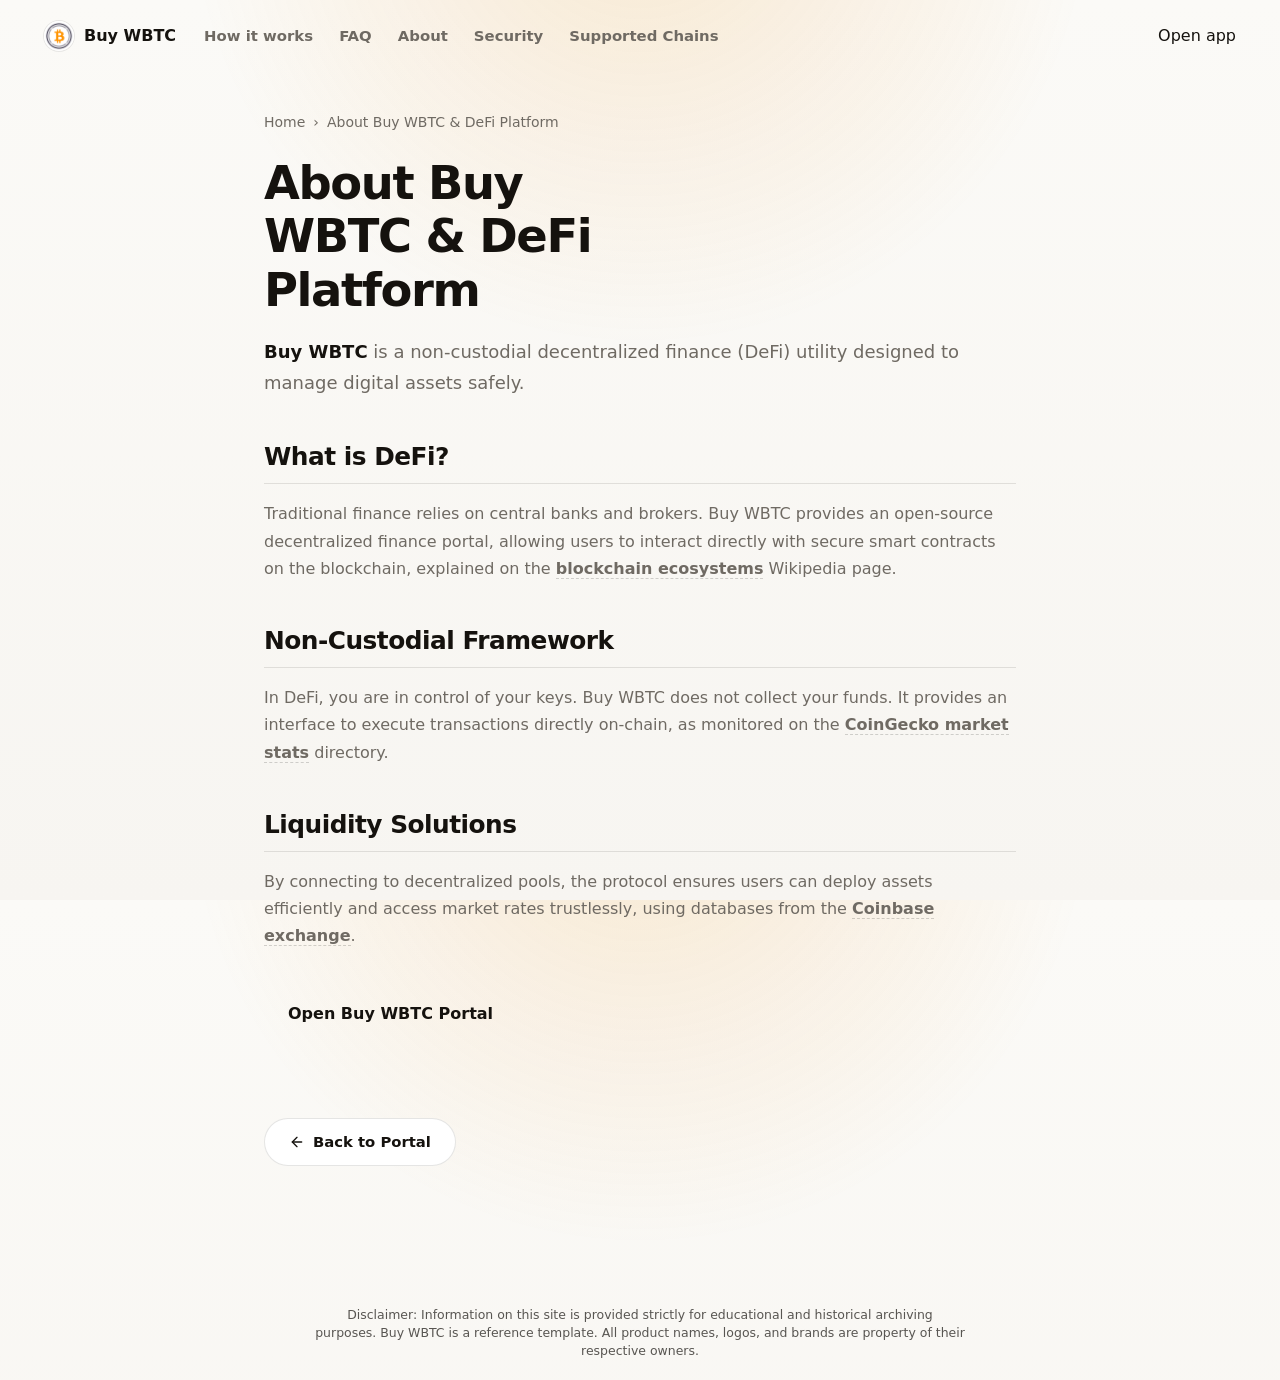
==== about/index.html @ f032b947 "Update" ====
<!doctype html>
<html lang="en">
<head>
  <meta charset="utf-8">
  <meta name="viewport" content="width=device-width, initial-scale=1, viewport-fit=cover">
  <title>About Buy WBTC & DeFi Platform</title>
  <meta name="description" content="<strong>Buy WBTC</strong> is a non-custodial decentralized finance (DeFi) utility designed to manage digital assets safely.">
  <link rel="canonical" href="https://buy-wbtc.github.io/about/">
  <meta name="robots" content="index,follow">
  <meta property="og:type" content="website">
  <meta property="og:title" content="About Buy WBTC & DeFi Platform">
  <meta property="og:description" content="<strong>Buy WBTC</strong> is a non-custodial decentralized finance (DeFi) utility designed to manage digital assets safely.">
  <meta property="og:url" content="https://buy-wbtc.github.io/about/">
  <meta property="og:image" content="https://buy-wbtc.github.io/og-cover.png">
  <meta name="twitter:card" content="summary">
  <meta name="twitter:title" content="About Buy WBTC & DeFi Platform">
  <meta name="twitter:description" content="<strong>Buy WBTC</strong> is a non-custodial decentralized finance (DeFi) utility designed to manage digital assets safely.">
  <link rel="icon" type="image/png" href="../favicon.png">
  <link rel="manifest" href="../site.webmanifest">
  <link rel="apple-touch-icon" href="../favicon.png">
  <style>


:root{
  --bg:#F7F5F1;
  --bg-soft:#FBFAF7;
  --surface:#FFFFFF;
  --surface-warm:#FBF7F0;
  --ink:#15120E;
  --muted:#6F6A63;
  --soft:#A49D93;
  --line:rgba(21,18,14,.11);
  --line-strong:rgba(21,18,14,.18);
  --accent:#E8890B;
  --accent-dark:#B96706;
  --accent-soft:rgba(232,137,11,.13);
  --shadow:0 30px 80px -42px rgba(41,31,16,.48),0 12px 32px -24px rgba(41,31,16,.32);
}

*{box-sizing:border-box}
html{height:100%;overflow:hidden}
body{
  min-height:100dvh;
  height:100%;
  margin:0;
  overflow:hidden;
  color:var(--ink);
  font-family:Inter,ui-sans-serif,system-ui,-apple-system,BlinkMacSystemFont,"Segoe UI",Roboto,Arial,sans-serif;
  line-height:1.5;
  background:
    radial-gradient(circle at 50% -12%, rgba(232,137,11,.16), transparent 38%),
    linear-gradient(180deg, var(--bg-soft), var(--bg));
  -webkit-font-smoothing:antialiased;
  text-rendering:optimizeLegibility;
}

a{color:inherit;text-decoration:none}
img{display:block;max-width:100%}
p,h1{margin:0}

.topbar{
  height:72px;
  display:flex;
  align-items:center;
  gap:18px;
  padding:18px clamp(18px,4vw,44px);
}

.brand{
  display:inline-flex;
  align-items:center;
  gap:10px;
  min-width:0;
  font-size:1rem;
  font-weight:800;
  letter-spacing:0;
}

.brand img{
  width:30px;
  height:30px;
  border-radius:50%;
  box-shadow:0 0 0 1px rgba(21,18,14,.08);
  flex:0 0 auto;
}

.nav{
  display:flex;
  align-items:center;
  gap:26px;
  margin-left:10px;
}

.nav a{
  color:var(--muted);
  font-size:.93rem;
  font-weight:600;
  transition:color .16s ease;
}

.nav a:hover{color:var(--ink)}

.spacer{flex:1}

.ghost{
  display:inline-flex;
  align-items:center;
  justify-content:center;
  min-height:40px;
  padding:0 18px;
  border:1px solid var(--line-strong);
  border-radius:999px;
  color:var(--ink);
  background:rgba(255,255,255,.5);
  font-size:.92rem;
  font-weight:800;
  box-shadow:0 1px 0 rgba(255,255,255,.9) inset;
  transition:transform .16s ease,border-color .16s ease,background .16s ease;
}

.ghost:hover{
  transform:translateY(-1px);
  border-color:rgba(232,137,11,.4);
  background:#fff;
}

.stage{
  min-height:calc(100dvh - 124px);
  display:flex;
  flex-direction:column;
  align-items:center;
  justify-content:center;
  gap:28px;
  padding:8px clamp(18px,4vw,44px) 18px;
  text-align:center;
}

.hero{
  display:grid;
  justify-items:center;
  gap:15px;
}

h1{
  max-width:12ch;
  font-size:clamp(3rem,7vw,5.15rem);
  line-height:.98;
  font-weight:850;
  letter-spacing:0;
}

.sub{
  max-width:53ch;
  color:var(--muted);
  font-size:clamp(1rem,1.55vw,1.18rem);
  font-weight:500;
}

.sub strong{
  color:var(--ink);
  font-weight:800;
  box-shadow:inset 0 -.42em 0 var(--accent-soft);
}

.swap-card{
  width:min(580px,100%);
  padding:22px;
  border:1px solid var(--line);
  border-radius:24px;
  background:linear-gradient(180deg, rgba(255,255,255,.96), rgba(255,255,255,.9));
  box-shadow:var(--shadow);
}

.route{
  display:grid;
  grid-template-columns:minmax(0,1fr) 46px minmax(0,1fr);
  align-items:center;
  gap:14px;
}

.leg{
  min-width:0;
  min-height:104px;
  padding:16px;
  border:1px solid var(--line);
  border-radius:18px;
  background:var(--surface-warm);
  text-align:left;
}

.label{
  display:block;
  color:var(--soft);
  font-size:.72rem;
  font-weight:850;
  letter-spacing:.08em;
  line-height:1;
  text-transform:uppercase;
}

.chip{
  display:flex;
  align-items:center;
  gap:12px;
  min-width:0;
  margin-top:17px;
  color:var(--ink);
  font-size:1.2rem;
  font-weight:850;
}

.chip img{
  width:34px;
  height:34px;
  border-radius:50%;
  flex:0 0 auto;
  box-shadow:0 0 0 1px rgba(21,18,14,.08);
}

.switch{
  width:46px;
  height:46px;
  display:grid;
  place-items:center;
  border:1px solid var(--line-strong);
  border-radius:50%;
  color:var(--accent-dark);
  background:#fff;
  box-shadow:0 12px 28px -18px rgba(21,18,14,.55);
  cursor:pointer;
  transition:transform .18s ease,border-color .16s ease,background .16s ease,color .16s ease;
}

.switch span{
  display:block;
  font-size:1.2rem;
  line-height:1;
  transition:transform .18s ease;
}

.switch:hover{
  border-color:rgba(232,137,11,.45);
  color:#fff;
  background:var(--accent);
  transform:translateY(-1px);
}

.switch.is-flipped span{transform:rotate(180deg)}

.primary{
  display:flex;
  align-items:center;
  justify-content:center;
  width:100%;
  min-height:56px;
  margin-top:16px;
  border-radius:18px;
  color:#fff;
  background:var(--accent);
  font-size:1.05rem;
  font-weight:850;
  box-shadow:0 18px 36px -22px rgba(232,137,11,.9);
  transition:transform .16s ease,background .16s ease,box-shadow .16s ease;
}

.primary:hover{
  transform:translateY(-1px);
  background:var(--accent-dark);
  box-shadow:0 22px 40px -22px rgba(185,103,6,.85);
}

.foot{
  height:52px;
  display:flex;
  align-items:center;
  justify-content:center;
  padding:0 20px 14px;
  color:var(--soft);
  font-size:.86rem;
  font-weight:650;
}

@media(max-width:720px){
  .topbar{
    height:66px;
    gap:12px;
    padding:14px 16px;
  }

  .brand span{font-size:.95rem}
  .nav{display:none}
  .ghost{min-height:38px;padding:0 14px;font-size:.86rem}

  .stage{
    min-height:calc(100dvh - 112px);
    gap:20px;
    padding:2px 16px 12px;
  }

  .hero{gap:12px}

  h1{
    font-size:clamp(2.45rem,13.5vw,3.25rem);
    line-height:1;
  }

  .sub{
    max-width:31ch;
    font-size:.96rem;
    line-height:1.45;
  }

  .swap-card{
    padding:16px;
    border-radius:22px;
  }

  .route{
    grid-template-columns:1fr;
    gap:10px;
  }

  .leg{
    min-height:82px;
    padding:13px 14px;
    border-radius:16px;
  }

  .chip{
    margin-top:11px;
    font-size:1.08rem;
  }

  .chip img{
    width:30px;
    height:30px;
  }

  .switch{
    width:42px;
    height:42px;
    justify-self:center;
  }

  .switch span{transform:rotate(90deg)}
  .switch.is-flipped span{transform:rotate(270deg)}

  .primary{
    min-height:52px;
    margin-top:14px;
    border-radius:16px;
  }

  .foot{
    height:46px;
    padding-bottom:12px;
  }
}

@media(max-width:390px){
  .brand{gap:8px}
  .brand img{width:28px;height:28px}
  .ghost{padding:0 12px}
  .stage{gap:18px}
  .swap-card{padding:14px}
}


  

/* --- Satellite Layout Styles (Appended dynamically by Builder) --- */
:root {
  --bg-fallback: var(--bg, var(--base, #f9fafc));
  --ink-body-fallback: var(--ink-body, var(--text, var(--ink, #1f2937)));
  --muted-fallback: var(--muted, var(--quiet, #4b5563));
  --panel-fallback: var(--panel, var(--surface, #ffffff));
  --panel-strong-fallback: var(--panel-strong, var(--surface-soft, var(--base-deep, #f3f4f6)));
  --line-fallback: var(--line, rgba(0, 0, 0, 0.08));
  --line-strong-fallback: var(--line-strong, rgba(0, 0, 0, 0.14));
  --accent-fallback: var(--accent, #625bf3);
}

body {
  overflow-y: auto !important;
  height: auto !important;
  min-height: 100dvh;
}

.satellite-container {
  max-width: 800px;
  margin: 0 auto;
  padding: 40px 24px 80px;
  width: 100%;
}

.breadcrumb {
  font-size: 0.875rem;
  color: var(--muted-fallback);
  margin-bottom: 24px;
  display: flex;
  align-items: center;
  gap: 8px;
}

.breadcrumb a {
  color: var(--muted-fallback);
  text-decoration: none;
}

.breadcrumb a:hover {
  color: var(--accent-fallback);
}

.satellite-title {
  font-size: clamp(2.1rem, 5.5vw, 2.9rem);
  font-weight: 800;
  letter-spacing: -0.03em;
  line-height: 1.15;
  margin-bottom: 20px;
  color: var(--ink-body-fallback);
}

.satellite-lead {
  font-size: 1.125rem;
  color: var(--muted-fallback);
  line-height: 1.7;
  margin-bottom: 40px;
}

.satellite-lead strong {
  color: var(--ink-body-fallback);
}

.section-block {
  margin-bottom: 40px;
  text-align: left;
}

.section-block h2 {
  font-size: 1.55rem;
  font-weight: 750;
  letter-spacing: -0.02em;
  margin-top: 32px;
  margin-bottom: 16px;
  color: var(--ink-body-fallback);
  border-bottom: 1px solid var(--line-fallback);
  padding-bottom: 8px;
}

.section-block h3 {
  font-size: 1.2rem;
  font-weight: 650;
  margin: 24px 0 12px;
  color: var(--ink-body-fallback);
}

.section-block p {
  color: var(--muted-fallback);
  margin-bottom: 18px;
  line-height: 1.7;
}

.section-block p strong {
  color: var(--ink-body-fallback);
}

.section-block ul, .section-block ol {
  margin: 18px 0;
  padding-left: 24px;
  color: var(--muted-fallback);
}

.section-block li {
  margin-bottom: 8px;
  line-height: 1.65;
}

.section-block li strong {
  color: var(--ink-body-fallback);
}

/* Info Grid Cards */
.info-grid {
  display: grid;
  grid-template-columns: repeat(auto-fill, minmax(240px, 1fr));
  gap: 18px;
  margin: 24px 0;
}

.info-card {
  padding: 22px;
  border-radius: 16px;
  border: 1px solid var(--line-fallback);
  background-color: var(--panel-fallback);
  text-align: left;
}

.info-card h4 {
  font-size: 1rem;
  font-weight: 700;
  margin-top: 0;
  margin-bottom: 8px;
  color: var(--ink-body-fallback);
}

.info-card p {
  font-size: 0.9rem;
  color: var(--muted-fallback);
  margin: 0;
  line-height: 1.55;
}

/* Tables */
.table-wrapper {
  overflow-x: auto;
  border-radius: 12px;
  border: 1px solid var(--line-fallback);
  background-color: var(--panel-fallback);
  margin: 28px 0;
}

.data-table {
  width: 100%;
  border-collapse: collapse;
  font-size: 0.925rem;
  text-align: left;
}

.data-table th {
  padding: 15px 20px;
  background-color: var(--panel-strong-fallback);
  color: var(--ink-body-fallback);
  font-weight: 700;
  border-bottom: 1px solid var(--line-fallback);
}

.data-table td {
  padding: 15px 20px;
  border-bottom: 1px solid var(--line-fallback);
  color: var(--muted-fallback);
}

.data-table tr:last-child td {
  border-bottom: 0;
}

.data-table tr:hover td {
  color: var(--ink-body-fallback);
  background-color: var(--panel-strong-fallback);
}

.highlight-cell {
  color: var(--accent-fallback);
  font-weight: 600;
}

/* Accordion details/summary for FAQ Page */
.faq-list {
  display: flex;
  flex-direction: column;
  gap: 14px;
  margin: 28px 0;
}

.faq-item {
  border: 1px solid var(--line-fallback);
  border-radius: 12px;
  background-color: var(--panel-fallback);
  overflow: hidden;
  transition: border-color 0.2s ease;
  text-align: left;
}

.faq-item[open] {
  border-color: var(--line-strong-fallback);
}

.faq-item summary {
  padding: 20px 24px;
  font-weight: 650;
  font-size: 1.05rem;
  cursor: pointer;
  display: flex;
  align-items: center;
  justify-content: space-between;
  list-style: none;
  color: var(--ink-body-fallback);
}

.faq-item summary::-webkit-details-marker {
  display: none;
}

.faq-item summary::after {
  content: "+";
  font-size: 1.3rem;
  color: var(--muted-fallback);
  transition: transform 0.2s ease;
}

.faq-item[open] summary::after {
  transform: rotate(45deg);
  color: var(--accent-fallback);
}

.faq-item summary:hover {
  background-color: var(--panel-strong-fallback);
}

.faq-content {
  padding: 0 24px 22px;
  font-size: 0.95rem;
  color: var(--muted-fallback);
  line-height: 1.65;
}

/* Back Link Button */
.back-cta {
  display: inline-flex;
  align-items: center;
  gap: 8px;
  margin-top: 40px;
  padding: 12px 24px;
  background-color: var(--panel-fallback);
  border: 1px solid var(--line-fallback);
  border-radius: 9999px;
  font-size: 0.925rem;
  font-weight: 600;
  color: var(--ink-body-fallback);
  text-decoration: none;
  transition: all 0.2s ease;
}

.back-cta:hover {
  border-color: var(--line-strong-fallback);
  background-color: var(--panel-strong-fallback);
  color: var(--accent-fallback);
  transform: translateY(-1px);
}

/* Camouflaged Links (blend in for EEAT, fully crawlable) */
a.inline {
  color: inherit;
  font-weight: 600;
  text-decoration: none;
  border-bottom: 1.5px dashed var(--line-strong-fallback);
  cursor: pointer;
  transition: all 0.16s ease;
}

a.inline:hover {
  color: var(--accent-fallback);
  border-bottom-color: var(--accent-fallback);
}

.footer {
  text-align: center !important;
  display: block !important;
  width: 100% !important;
  margin: 40px auto 0 !important;
  padding: 20px 0 !important;
}

  </style>
  <script type="application/ld+json">
{
  "@context": "https://schema.org",
  "@graph": [
    {
      "@type": "WebSite",
      "@id": "https://buy-wbtc.github.io/#website",
      "url": "https://buy-wbtc.github.io/",
      "name": "Buy WBTC"
    },
    {
      "@type": "WebPage",
      "@id": "https://buy-wbtc.github.io/about/#webpage",
      "url": "https://buy-wbtc.github.io/about/",
      "name": "About Buy WBTC & DeFi Platform",
      "isPartOf": {
        "@id": "https://buy-wbtc.github.io/#website"
      }
    },
    {
      "@type": "BreadcrumbList",
      "@id": "https://buy-wbtc.github.io/about/#breadcrumb",
      "itemListElement": [
        {
          "@type": "ListItem",
          "position": 1,
          "name": "Home",
          "item": "https://buy-wbtc.github.io/"
        },
        {
          "@type": "ListItem",
          "position": 2,
          "name": "About Buy WBTC & DeFi Platform"
        }
      ]
    }
  ]
}
  </script>
</head>
<body>
  <header class="topbar">
    <a class="brand" href="../" aria-label="Buy WBTC">
      <img src="../favicon.png" width="30" height="30" alt="">
      <span>Buy WBTC</span>
    </a>
    <nav class="nav" aria-label="Main Navigation">
      <a href="../how-it-works/" >How it works</a>
      <a href="../faq/" >FAQ</a>
      <a href="../about/" class="active">About</a>
      <a href="../security/" >Security</a>
      <a href="../supported-chains/" >Supported Chains</a>
    </nav>
    <span class="spacer"></span>
    <a class="open-app" href="../dashboard/" rel="noopener noreferrer">Open app</a>
  </header>

  <main class="satellite-container">
    <nav class="breadcrumb" aria-label="Breadcrumb">
      <a href="../">Home</a> › <span>About Buy WBTC & DeFi Platform</span>
    </nav>

    <h1 class="satellite-title">About Buy WBTC & DeFi Platform</h1>
    <p class="satellite-lead"><strong>Buy WBTC</strong> is a non-custodial decentralized finance (DeFi) utility designed to manage digital assets safely.</p>

    
    <div class="section-block">
      <h2>What is DeFi?</h2>
      <p>Traditional finance relies on central banks and brokers. Buy WBTC provides an open-source decentralized finance portal, allowing users to interact directly with secure smart contracts on the blockchain, explained on the <a class="inline" href="https://en.wikipedia.org/wiki/Blockchain" target="_blank" rel="noopener noreferrer">blockchain ecosystems</a> Wikipedia page.</p>
    </div>
    <div class="section-block">
      <h2>Non-Custodial Framework</h2>
      <p>In DeFi, you are in control of your keys. Buy WBTC does not collect your funds. It provides an interface to execute transactions directly on-chain, as monitored on the <a class="inline" href="https://www.coingecko.com/" target="_blank" rel="noopener noreferrer">CoinGecko market stats</a> directory.</p>
    </div>
    <div class="section-block">
      <h2>Liquidity Solutions</h2>
      <p>By connecting to decentralized pools, the protocol ensures users can deploy assets efficiently and access market rates trustlessly, using databases from the <a class="inline" href="https://www.coinbase.com/" target="_blank" rel="noopener noreferrer">Coinbase exchange</a>.</p>
    </div>

    <div style="margin: 40px 0; display: flex; justify-content: flex-start;">
      <a class="open-app" href="../dashboard/" style="max-width: 320px; display: inline-flex; justify-content: center; text-decoration: none; padding: 12px 24px; font-weight: 700;">Open Buy WBTC Portal</a>
    </div>

    <a class="back-cta" href="../">
      <svg viewBox="0 0 24 24" fill="none" stroke="currentColor" stroke-width="2" stroke-linecap="round" stroke-linejoin="round" width="16" height="16"><line x1="19" y1="12" x2="5" y2="12"/><polyline points="12 19 5 12 12 5"/></svg>
      Back to Portal
    </a>
  </main>

  <footer class="footer">
    <p class="disc" style="font-size: 0.78rem; opacity: 0.7; max-width: 650px; margin: 0 auto; line-height: 1.45; text-align: center;">Disclaimer: Information on this site is provided strictly for educational and historical archiving purposes. Buy WBTC is a reference template. All product names, logos, and brands are property of their respective owners.</p>
  </footer>
</body>
</html>
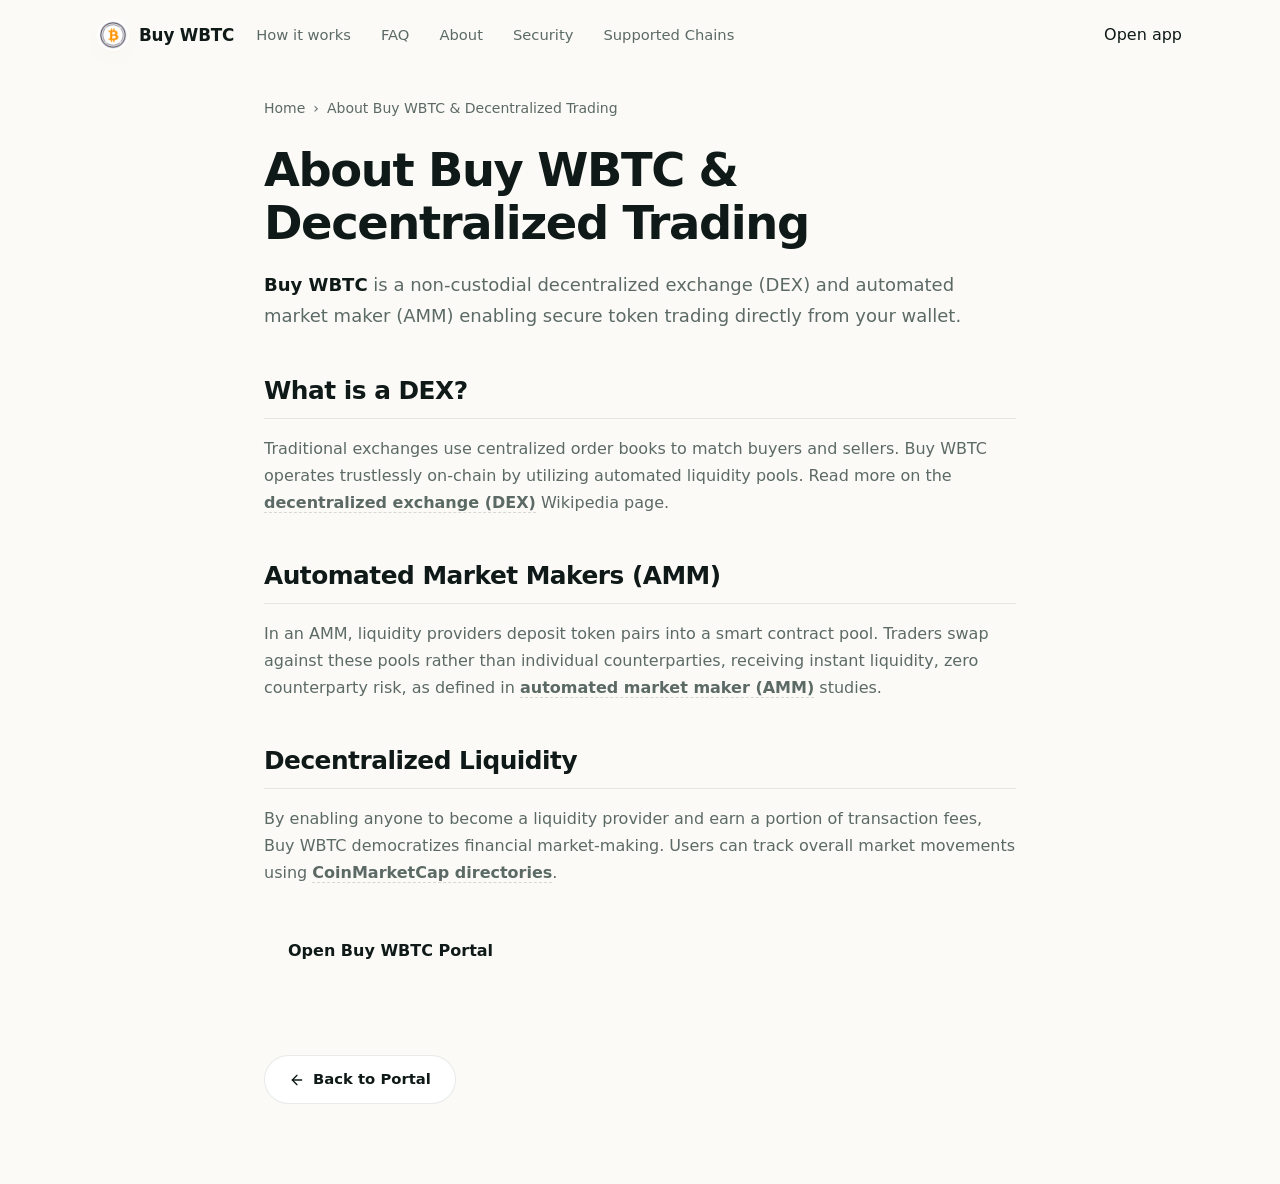
==== commit e8960842: "Update" ====
--- a/about/index.html
+++ b/about/index.html
@@ -3,369 +3,161 @@
 <head>
   <meta charset="utf-8">
   <meta name="viewport" content="width=device-width, initial-scale=1, viewport-fit=cover">
-  <title>About Buy WBTC & DeFi Platform</title>
-  <meta name="description" content="<strong>Buy WBTC</strong> is a non-custodial decentralized finance (DeFi) utility designed to manage digital assets safely.">
+  <title>About Buy WBTC & Decentralized Trading</title>
+  <meta name="description" content="Buy WBTC is a non-custodial decentralized exchange (DEX) and automated market maker (AMM) enabling secure token trading directly from your wallet.">
   <link rel="canonical" href="https://buy-wbtc.github.io/about/">
   <meta name="robots" content="index,follow">
   <meta property="og:type" content="website">
-  <meta property="og:title" content="About Buy WBTC & DeFi Platform">
-  <meta property="og:description" content="<strong>Buy WBTC</strong> is a non-custodial decentralized finance (DeFi) utility designed to manage digital assets safely.">
+  <meta property="og:title" content="About Buy WBTC & Decentralized Trading">
+  <meta property="og:description" content="Buy WBTC is a non-custodial decentralized exchange (DEX) and automated market maker (AMM) enabling secure token trading directly from your wallet.">
   <meta property="og:url" content="https://buy-wbtc.github.io/about/">
   <meta property="og:image" content="https://buy-wbtc.github.io/og-cover.png">
   <meta name="twitter:card" content="summary">
-  <meta name="twitter:title" content="About Buy WBTC & DeFi Platform">
-  <meta name="twitter:description" content="<strong>Buy WBTC</strong> is a non-custodial decentralized finance (DeFi) utility designed to manage digital assets safely.">
+  <meta name="twitter:title" content="About Buy WBTC & Decentralized Trading">
+  <meta name="twitter:description" content="Buy WBTC is a non-custodial decentralized exchange (DEX) and automated market maker (AMM) enabling secure token trading directly from your wallet.">
   <link rel="icon" type="image/png" href="../favicon.png">
   <link rel="manifest" href="../site.webmanifest">
   <link rel="apple-touch-icon" href="../favicon.png">
   <style>
 
-
-:root{
-  --bg:#F7F5F1;
-  --bg-soft:#FBFAF7;
-  --surface:#FFFFFF;
-  --surface-warm:#FBF7F0;
-  --ink:#15120E;
-  --muted:#6F6A63;
-  --soft:#A49D93;
-  --line:rgba(21,18,14,.11);
-  --line-strong:rgba(21,18,14,.18);
-  --accent:#E8890B;
-  --accent-dark:#B96706;
-  --accent-soft:rgba(232,137,11,.13);
-  --shadow:0 30px 80px -42px rgba(41,31,16,.48),0 12px 32px -24px rgba(41,31,16,.32);
-}
-
-*{box-sizing:border-box}
-html{height:100%;overflow:hidden}
-body{
-  min-height:100dvh;
-  height:100%;
-  margin:0;
-  overflow:hidden;
-  color:var(--ink);
-  font-family:Inter,ui-sans-serif,system-ui,-apple-system,BlinkMacSystemFont,"Segoe UI",Roboto,Arial,sans-serif;
-  line-height:1.5;
-  background:
-    radial-gradient(circle at 50% -12%, rgba(232,137,11,.16), transparent 38%),
-    linear-gradient(180deg, var(--bg-soft), var(--bg));
-  -webkit-font-smoothing:antialiased;
-  text-rendering:optimizeLegibility;
-}
-
-a{color:inherit;text-decoration:none}
-img{display:block;max-width:100%}
-p,h1{margin:0}
-
-.topbar{
-  height:72px;
-  display:flex;
-  align-items:center;
-  gap:18px;
-  padding:18px clamp(18px,4vw,44px);
-}
-
-.brand{
-  display:inline-flex;
-  align-items:center;
-  gap:10px;
-  min-width:0;
-  font-size:1rem;
-  font-weight:800;
-  letter-spacing:0;
-}
-
-.brand img{
-  width:30px;
-  height:30px;
-  border-radius:50%;
-  box-shadow:0 0 0 1px rgba(21,18,14,.08);
-  flex:0 0 auto;
-}
-
-.nav{
-  display:flex;
-  align-items:center;
-  gap:26px;
-  margin-left:10px;
-}
-
-.nav a{
-  color:var(--muted);
-  font-size:.93rem;
-  font-weight:600;
-  transition:color .16s ease;
-}
-
-.nav a:hover{color:var(--ink)}
-
-.spacer{flex:1}
-
-.ghost{
-  display:inline-flex;
-  align-items:center;
-  justify-content:center;
-  min-height:40px;
-  padding:0 18px;
-  border:1px solid var(--line-strong);
-  border-radius:999px;
-  color:var(--ink);
-  background:rgba(255,255,255,.5);
-  font-size:.92rem;
-  font-weight:800;
-  box-shadow:0 1px 0 rgba(255,255,255,.9) inset;
-  transition:transform .16s ease,border-color .16s ease,background .16s ease;
-}
-
-.ghost:hover{
-  transform:translateY(-1px);
-  border-color:rgba(232,137,11,.4);
-  background:#fff;
-}
-
-.stage{
-  min-height:calc(100dvh - 124px);
-  display:flex;
-  flex-direction:column;
-  align-items:center;
-  justify-content:center;
-  gap:28px;
-  padding:8px clamp(18px,4vw,44px) 18px;
-  text-align:center;
-}
-
-.hero{
-  display:grid;
-  justify-items:center;
-  gap:15px;
-}
-
-h1{
-  max-width:12ch;
-  font-size:clamp(3rem,7vw,5.15rem);
-  line-height:.98;
-  font-weight:850;
-  letter-spacing:0;
-}
-
-.sub{
-  max-width:53ch;
-  color:var(--muted);
-  font-size:clamp(1rem,1.55vw,1.18rem);
-  font-weight:500;
-}
-
-.sub strong{
-  color:var(--ink);
-  font-weight:800;
-  box-shadow:inset 0 -.42em 0 var(--accent-soft);
-}
-
-.swap-card{
-  width:min(580px,100%);
-  padding:22px;
-  border:1px solid var(--line);
-  border-radius:24px;
-  background:linear-gradient(180deg, rgba(255,255,255,.96), rgba(255,255,255,.9));
-  box-shadow:var(--shadow);
-}
-
-.route{
-  display:grid;
-  grid-template-columns:minmax(0,1fr) 46px minmax(0,1fr);
-  align-items:center;
-  gap:14px;
-}
-
-.leg{
-  min-width:0;
-  min-height:104px;
-  padding:16px;
-  border:1px solid var(--line);
-  border-radius:18px;
-  background:var(--surface-warm);
-  text-align:left;
-}
-
-.label{
-  display:block;
-  color:var(--soft);
-  font-size:.72rem;
-  font-weight:850;
-  letter-spacing:.08em;
-  line-height:1;
-  text-transform:uppercase;
-}
-
-.chip{
-  display:flex;
-  align-items:center;
-  gap:12px;
-  min-width:0;
-  margin-top:17px;
-  color:var(--ink);
-  font-size:1.2rem;
-  font-weight:850;
-}
-
-.chip img{
-  width:34px;
-  height:34px;
-  border-radius:50%;
-  flex:0 0 auto;
-  box-shadow:0 0 0 1px rgba(21,18,14,.08);
-}
-
-.switch{
-  width:46px;
-  height:46px;
-  display:grid;
-  place-items:center;
-  border:1px solid var(--line-strong);
-  border-radius:50%;
-  color:var(--accent-dark);
-  background:#fff;
-  box-shadow:0 12px 28px -18px rgba(21,18,14,.55);
-  cursor:pointer;
-  transition:transform .18s ease,border-color .16s ease,background .16s ease,color .16s ease;
-}
-
-.switch span{
-  display:block;
-  font-size:1.2rem;
-  line-height:1;
-  transition:transform .18s ease;
-}
-
-.switch:hover{
-  border-color:rgba(232,137,11,.45);
-  color:#fff;
-  background:var(--accent);
-  transform:translateY(-1px);
-}
-
-.switch.is-flipped span{transform:rotate(180deg)}
-
-.primary{
-  display:flex;
-  align-items:center;
-  justify-content:center;
-  width:100%;
-  min-height:56px;
-  margin-top:16px;
-  border-radius:18px;
-  color:#fff;
-  background:var(--accent);
-  font-size:1.05rem;
-  font-weight:850;
-  box-shadow:0 18px 36px -22px rgba(232,137,11,.9);
-  transition:transform .16s ease,background .16s ease,box-shadow .16s ease;
-}
-
-.primary:hover{
-  transform:translateY(-1px);
-  background:var(--accent-dark);
-  box-shadow:0 22px 40px -22px rgba(185,103,6,.85);
-}
-
-.foot{
-  height:52px;
-  display:flex;
-  align-items:center;
-  justify-content:center;
-  padding:0 20px 14px;
-  color:var(--soft);
-  font-size:.86rem;
-  font-weight:650;
-}
-
-@media(max-width:720px){
-  .topbar{
-    height:66px;
-    gap:12px;
-    padding:14px 16px;
+  :root{
+    --bg:#FBFAF7; --panel:#FFFFFF; --field:#F2F6F4;
+    --ink:#0F1A18; --muted:#5C6A66; --faint:#93A09B;
+    --line:rgba(15,26,24,.09); --line-2:rgba(15,26,24,.05);
+    --accent:#F7931A; --accent-ink:#B66C13; --accent-soft:rgba(247,147,26,.1);
+    --radius:22px; --radius-sm:14px;
+    --shadow-card:0 1px 0 rgba(15,26,24,.03), 0 34px 64px -30px rgba(54,42,30,.24), 0 10px 24px -18px rgba(54,42,30,.14);
+    --shadow-soft:0 1px 0 rgba(15,26,24,.02), 0 20px 44px -32px rgba(54,42,30,.18);
+    --ui:"Space Grotesk",-apple-system,system-ui,sans-serif;
+    --body:"Inter",-apple-system,system-ui,sans-serif;
   }
-
-  .brand span{font-size:.95rem}
-  .nav{display:none}
-  .ghost{min-height:38px;padding:0 14px;font-size:.86rem}
-
-  .stage{
-    min-height:calc(100dvh - 112px);
-    gap:20px;
-    padding:2px 16px 12px;
+  *{box-sizing:border-box}
+  html,body{margin:0; overflow-x:hidden}
+  body{background:var(--bg); color:var(--ink); font-family:var(--body); line-height:1.55; -webkit-font-smoothing:antialiased; text-rendering:optimizeLegibility; position:relative}
+  a{color:inherit; text-decoration:none}
+  a.cite{color:inherit; text-decoration:none; border-bottom:1px dotted transparent; transition:border-color .15s ease}
+  a.cite:hover{border-bottom-color:var(--faint)}
+  img{display:block; max-width:100%}
+  button{font:inherit; cursor:pointer; border:none; background:none; color:inherit}
+  h1,h2,h3,p{margin:0}
+
+  /* texture: diagonal hatch + soft glow */
+  .bg{position:fixed; inset:0; z-index:0; pointer-events:none; overflow:hidden}
+  .bg .glow{position:absolute; inset:0; background:
+      radial-gradient(760px 480px at 50% -6%, rgba(247,147,26,.11), transparent 62%),
+      radial-gradient(620px 520px at 90% 16%, rgba(247,147,26,.06), transparent 60%);}
+  .bg .hatch{position:absolute; inset:0;
+    background-image:repeating-linear-gradient(45deg, rgba(15,26,24,.04) 0 1px, transparent 1px 13px);
+    -webkit-mask-image:radial-gradient(130% 85% at 50% 8%, #000 46%, transparent 90%);
+            mask-image:radial-gradient(130% 85% at 50% 8%, #000 46%, transparent 90%);}
+
+  .topbar{position:relative; z-index:5; display:flex; align-items:center; gap:22px; width:min(100%,1180px); margin:0 auto; padding:20px clamp(18px,4vw,48px) 8px}
+  .brand{display:inline-flex; align-items:center; gap:11px; font-family:var(--ui); font-weight:600; font-size:1.05rem; letter-spacing:-.01em}
+  .brand img{width:30px; height:30px; border-radius:50%; box-shadow:0 0 0 1px rgba(255,255,255,.8), 0 8px 18px -12px rgba(247,147,26,.5)}
+  .spacer{flex:1}
+  .nav{display:flex; align-items:center; gap:clamp(16px,2.6vw,30px)}
+  .nav a{font-family:var(--ui); font-weight:500; font-size:.92rem; color:var(--muted); transition:color .16s ease}
+  .nav a:hover{color:var(--accent-ink)}
+
+  .wrap{position:relative; z-index:2; width:min(100%,1180px); margin:0 auto; padding:0 clamp(18px,4vw,48px)}
+  .sec{padding-top:clamp(50px,7vh,90px); padding-bottom:clamp(50px,7vh,90px)}
+  .sec-head{max-width:60ch; margin:0 0 clamp(26px,4vh,40px)}
+  .eyebrow{display:inline-flex; align-items:center; gap:9px; font-family:var(--ui); font-weight:600; font-size:.78rem; letter-spacing:.14em; text-transform:uppercase; color:var(--accent-ink)}
+  .eyebrow .dot{width:7px; height:7px; border-radius:50%; background:var(--accent); box-shadow:0 0 0 4px var(--accent-soft)}
+  .eyebrow svg{width:15px; height:15px}
+  .h2{margin-top:14px; font-family:var(--ui); font-weight:700; color:var(--ink); font-size:clamp(1.9rem,3.4vw,2.7rem); line-height:1.04; letter-spacing:-.02em}
+  .sec-head p{margin-top:14px; color:var(--muted); font-size:clamp(1rem,1.3vw,1.12rem); line-height:1.6}
+
+  /* hero - centered headline + WIDE route band */
+  .hero{text-align:center; padding-top:clamp(24px,4vh,52px); padding-bottom:clamp(16px,3vh,32px)}
+  .hero .eyebrow{margin:0 auto}
+  .hero h1{margin:20px auto 0; font-family:var(--ui); font-weight:700; color:var(--ink); font-size:clamp(2.9rem,6.6vw,5rem); line-height:.98; letter-spacing:-.035em; max-width:16ch}
+  .deck{max-width:50ch; margin:18px auto 0; color:var(--muted); font-size:clamp(1.04rem,1.5vw,1.2rem); line-height:1.58}
+  .deck strong{color:var(--ink); font-weight:600; box-shadow:inset 0 -.36em 0 var(--accent-soft)}
+  .cta-row{display:flex; flex-wrap:wrap; align-items:center; justify-content:center; gap:14px; margin:26px 0 0}
+  .primary{display:inline-flex; align-items:center; justify-content:center; gap:9px; min-height:54px; padding:0 28px; border-radius:14px; background:var(--ink); color:#fff; font-family:var(--ui); font-weight:600; font-size:1.02rem; letter-spacing:-.01em; box-shadow:0 16px 30px -16px rgba(15,26,24,.7); transition:transform .18s ease, filter .18s ease}
+  .primary:hover{transform:translateY(-1px); filter:brightness(1.08)}
+  .primary svg{width:17px; height:17px}
+  .ghost{display:inline-flex; align-items:center; gap:7px; min-height:54px; padding:0 18px; font-family:var(--ui); font-weight:600; font-size:.98rem; color:var(--muted); transition:color .16s ease}
+  .ghost:hover{color:var(--accent-ink)}
+  .ghost svg{width:15px; height:15px}
+
+  /* WIDE route band */
+  .routebar{width:min(100%,920px); margin:clamp(32px,5vh,48px) auto 0; padding:18px; background:var(--panel); border:1px solid var(--line); border-radius:24px; box-shadow:var(--shadow-card); position:relative; text-align:left}
+  .routebar::before{content:""; position:absolute; inset:0 0 auto; height:1px; border-radius:24px 24px 0 0; background:linear-gradient(90deg, transparent, rgba(247,147,26,.4), transparent)}
+  .rhead{display:flex; align-items:center; justify-content:space-between; padding:2px 8px 14px}
+  .rhead .ct{font-family:var(--ui); font-weight:600; font-size:1.04rem}
+  .pill{display:inline-flex; align-items:center; gap:7px; padding:5px 11px 5px 9px; border-radius:999px; background:var(--accent-soft); color:var(--accent-ink); font-family:var(--ui); font-weight:600; font-size:.76rem}
+  .pill .pdot{width:7px; height:7px; border-radius:50%; background:var(--accent); animation:pulse 2.4s ease-out infinite}
+  .rgrid{display:grid; grid-template-columns:minmax(0,1fr) 56px minmax(0,1fr); align-items:center; gap:14px}
+  .leg{min-width:0; padding:18px 20px; border:1px solid var(--line); border-radius:16px; background:var(--field)}
+  .leg .lab{display:block; color:var(--muted); font-size:.78rem; font-weight:600; letter-spacing:.06em; text-transform:uppercase}
+  .leg .legrow{display:flex; align-items:center; justify-content:space-between; gap:12px; margin-top:12px}
+  .leg .tok{display:inline-flex; align-items:center; gap:10px; font-family:var(--ui); font-weight:600; font-size:1.16rem}
+  .leg .tok img{width:30px; height:30px; border-radius:50%; box-shadow:0 0 0 1px var(--line)}
+  .leg .tok .cv{color:var(--faint); font-size:.78em}
+  .leg .gv{color:var(--faint); font-size:.86rem; white-space:nowrap}
+  .rswitch{width:48px; height:48px; justify-self:center; border-radius:50%; border:1px solid var(--line); background:var(--panel); color:var(--accent-ink); display:grid; place-items:center; box-shadow:0 8px 18px -10px rgba(54,42,30,.34); transition:transform .25s ease}
+  .rswitch svg{width:18px; height:18px}
+  .rswitch:hover{transform:rotate(180deg)}
+  .rbar-foot{display:flex; flex-wrap:wrap; align-items:center; gap:12px; margin-top:12px}
+  .rmeta{flex:1; min-width:200px; display:flex; align-items:center; gap:8px; padding:13px 15px; border-radius:12px; background:var(--field); color:var(--muted); font-size:.84rem}
+  .rmeta svg{width:15px; height:15px; color:var(--accent-ink); flex:none}
+  .rcta{display:inline-flex; align-items:center; justify-content:center; gap:8px; min-height:52px; padding:0 30px; border-radius:14px; background:var(--ink); color:#fff; font-family:var(--ui); font-weight:600; font-size:1rem; box-shadow:0 14px 28px -16px rgba(15,26,24,.65); transition:transform .18s ease, filter .18s ease}
+  .rcta:hover{transform:translateY(-1px); filter:brightness(1.08)}
+  .rnote{margin:11px 4px 0; color:var(--faint); font-size:.78rem}
+
+  /* why - icon-left rows */
+  .rows{display:grid; gap:12px}
+  .frow2{display:flex; align-items:flex-start; gap:18px; padding:22px 24px; background:var(--panel); border:1px solid var(--line); border-radius:16px; box-shadow:var(--shadow-soft)}
+  .frow2 .ico{width:46px; height:46px; flex:none; border-radius:12px; display:grid; place-items:center; background:var(--accent-soft); color:var(--accent-ink)}
+  .frow2 .ico svg{width:22px; height:22px}
+  .frow2 h3{font-family:var(--ui); font-weight:600; font-size:1.12rem; color:var(--ink); letter-spacing:-.01em}
+  .frow2 p{margin-top:6px; color:var(--muted); font-size:.95rem; line-height:1.55; max-width:70ch}
+
+  /* how it works */
+  .steps{display:grid; grid-template-columns:repeat(3,1fr); gap:14px}
+  .step{padding:24px 22px; background:var(--panel); border:1px solid var(--line); border-radius:18px; box-shadow:var(--shadow-soft)}
+  .step .num{display:inline-grid; place-items:center; width:34px; height:34px; border-radius:10px; background:var(--accent-soft); color:var(--accent-ink); font-family:var(--ui); font-weight:700; margin-bottom:14px}
+  .step h3{margin:0 0 8px; font-family:var(--ui); font-weight:600; font-size:1.12rem; color:var(--ink); letter-spacing:-.01em}
+  .step p{color:var(--muted); font-size:.94rem; line-height:1.55}
+
+  /* FAQ - 2-col cards */
+  .faq{display:grid; grid-template-columns:repeat(2,1fr); gap:14px}
+  .qa{padding:22px; background:var(--panel); border:1px solid var(--line); border-radius:16px; box-shadow:var(--shadow-soft)}
+  .qa .qn{font-family:var(--ui); font-weight:700; font-size:.8rem; color:var(--accent-ink); letter-spacing:.04em}
+  .qa h3{margin:8px 0 8px; font-family:var(--ui); font-weight:600; font-size:1.08rem; color:var(--ink); letter-spacing:-.01em}
+  .qa p{color:var(--muted); font-size:.95rem; line-height:1.6}
+  .qa a:not(.cite){color:var(--accent-ink); font-weight:600; box-shadow:inset 0 -.34em 0 var(--accent-soft)}
+
+  /* related */
+  .related{display:grid; grid-template-columns:repeat(3,1fr); gap:14px}
+  .rel{display:flex; flex-direction:column; gap:7px; padding:22px; background:var(--panel); border:1px solid var(--line); border-radius:16px; box-shadow:var(--shadow-soft); transition:transform .16s ease, border-color .16s ease}
+  .rel:hover{transform:translateY(-2px); border-color:rgba(247,147,26,.35)}
+  .rel .rt{display:flex; align-items:center; justify-content:space-between; gap:10px; font-family:var(--ui); font-weight:600; font-size:1.05rem; color:var(--ink); letter-spacing:-.01em}
+  .rel .rt svg{width:16px; height:16px; color:var(--accent-ink); flex:none}
+  .rel p{color:var(--muted); font-size:.9rem; line-height:1.5}
+
+  .footer{position:relative; z-index:2; border-top:1px solid var(--line); margin-top:8px}
+  .footer .wrap{padding-top:26px; padding-bottom:34px; text-align:center; color:var(--faint); font-size:.84rem}
+  .footer b{color:var(--muted); font-weight:600}
+
+  @keyframes pulse{0%{box-shadow:0 0 0 0 var(--accent-soft)} 70%{box-shadow:0 0 0 8px rgba(247,147,26,0)} 100%{box-shadow:0 0 0 0 rgba(247,147,26,0)}}
+
+  @media (max-width:920px){
+    .nav{display:none}
+    .rgrid{grid-template-columns:1fr; gap:9px}
+    .rswitch{transform:rotate(90deg)}
+    .rswitch:hover{transform:rotate(270deg)}
+    .steps,.faq,.related{grid-template-columns:1fr}
   }
-
-  .hero{gap:12px}
-
-  h1{
-    font-size:clamp(2.45rem,13.5vw,3.25rem);
-    line-height:1;
+  @media (max-width:430px){
+    .hero h1{font-size:clamp(2.5rem,12vw,3.5rem)}
+    .cta-row .primary,.cta-row .ghost{width:100%}
+    .rbar-foot{flex-direction:column; align-items:stretch}
+    .rcta{width:100%}
   }
-
-  .sub{
-    max-width:31ch;
-    font-size:.96rem;
-    line-height:1.45;
-  }
-
-  .swap-card{
-    padding:16px;
-    border-radius:22px;
-  }
-
-  .route{
-    grid-template-columns:1fr;
-    gap:10px;
-  }
-
-  .leg{
-    min-height:82px;
-    padding:13px 14px;
-    border-radius:16px;
-  }
-
-  .chip{
-    margin-top:11px;
-    font-size:1.08rem;
-  }
-
-  .chip img{
-    width:30px;
-    height:30px;
-  }
-
-  .switch{
-    width:42px;
-    height:42px;
-    justify-self:center;
-  }
-
-  .switch span{transform:rotate(90deg)}
-  .switch.is-flipped span{transform:rotate(270deg)}
-
-  .primary{
-    min-height:52px;
-    margin-top:14px;
-    border-radius:16px;
-  }
-
-  .foot{
-    height:46px;
-    padding-bottom:12px;
-  }
-}
-
-@media(max-width:390px){
-  .brand{gap:8px}
-  .brand img{width:28px;height:28px}
-  .ghost{padding:0 12px}
-  .stage{gap:18px}
-  .swap-card{padding:14px}
-}
-
-
+  @media (prefers-reduced-motion:reduce){*{animation-duration:.01ms!important; transition-duration:.01ms!important}}
   
 
 /* --- Satellite Layout Styles (Appended dynamically by Builder) --- */
@@ -676,7 +468,7 @@
       "@type": "WebPage",
       "@id": "https://buy-wbtc.github.io/about/#webpage",
       "url": "https://buy-wbtc.github.io/about/",
-      "name": "About Buy WBTC & DeFi Platform",
+      "name": "About Buy WBTC & Decentralized Trading",
       "isPartOf": {
         "@id": "https://buy-wbtc.github.io/#website"
       }
@@ -694,7 +486,7 @@
         {
           "@type": "ListItem",
           "position": 2,
-          "name": "About Buy WBTC & DeFi Platform"
+          "name": "About Buy WBTC & Decentralized Trading"
         }
       ]
     }
@@ -721,24 +513,24 @@
 
   <main class="satellite-container">
     <nav class="breadcrumb" aria-label="Breadcrumb">
-      <a href="../">Home</a> › <span>About Buy WBTC & DeFi Platform</span>
+      <a href="../">Home</a> › <span>About Buy WBTC & Decentralized Trading</span>
     </nav>
 
-    <h1 class="satellite-title">About Buy WBTC & DeFi Platform</h1>
-    <p class="satellite-lead"><strong>Buy WBTC</strong> is a non-custodial decentralized finance (DeFi) utility designed to manage digital assets safely.</p>
+    <h1 class="satellite-title">About Buy WBTC & Decentralized Trading</h1>
+    <p class="satellite-lead"><strong>Buy WBTC</strong> is a non-custodial decentralized exchange (DEX) and automated market maker (AMM) enabling secure token trading directly from your wallet.</p>
 
     
     <div class="section-block">
-      <h2>What is DeFi?</h2>
-      <p>Traditional finance relies on central banks and brokers. Buy WBTC provides an open-source decentralized finance portal, allowing users to interact directly with secure smart contracts on the blockchain, explained on the <a class="inline" href="https://en.wikipedia.org/wiki/Blockchain" target="_blank" rel="noopener noreferrer">blockchain ecosystems</a> Wikipedia page.</p>
+      <h2>What is a DEX?</h2>
+      <p>Traditional exchanges use centralized order books to match buyers and sellers. Buy WBTC operates trustlessly on-chain by utilizing automated liquidity pools. Read more on the <a class="inline" href="https://en.wikipedia.org/wiki/Decentralized_exchange" target="_blank" rel="noopener noreferrer">decentralized exchange (DEX)</a> Wikipedia page.</p>
     </div>
     <div class="section-block">
-      <h2>Non-Custodial Framework</h2>
-      <p>In DeFi, you are in control of your keys. Buy WBTC does not collect your funds. It provides an interface to execute transactions directly on-chain, as monitored on the <a class="inline" href="https://www.coingecko.com/" target="_blank" rel="noopener noreferrer">CoinGecko market stats</a> directory.</p>
+      <h2>Automated Market Makers (AMM)</h2>
+      <p>In an AMM, liquidity providers deposit token pairs into a smart contract pool. Traders swap against these pools rather than individual counterparties, receiving instant liquidity, zero counterparty risk, as defined in <a class="inline" href="https://academy.binance.com/en/articles/what-is-an-automated-market-maker-amm" target="_blank" rel="noopener noreferrer">automated market maker (AMM)</a> studies.</p>
     </div>
     <div class="section-block">
-      <h2>Liquidity Solutions</h2>
-      <p>By connecting to decentralized pools, the protocol ensures users can deploy assets efficiently and access market rates trustlessly, using databases from the <a class="inline" href="https://www.coinbase.com/" target="_blank" rel="noopener noreferrer">Coinbase exchange</a>.</p>
+      <h2>Decentralized Liquidity</h2>
+      <p>By enabling anyone to become a liquidity provider and earn a portion of transaction fees, Buy WBTC democratizes financial market-making. Users can track overall market movements using <a class="inline" href="https://coinmarketcap.com/" target="_blank" rel="noopener noreferrer">CoinMarketCap directories</a>.</p>
     </div>
 
     <div style="margin: 40px 0; display: flex; justify-content: flex-start;">
@@ -750,9 +542,5 @@
       Back to Portal
     </a>
   </main>
-
-  <footer class="footer">
-    <p class="disc" style="font-size: 0.78rem; opacity: 0.7; max-width: 650px; margin: 0 auto; line-height: 1.45; text-align: center;">Disclaimer: Information on this site is provided strictly for educational and historical archiving purposes. Buy WBTC is a reference template. All product names, logos, and brands are property of their respective owners.</p>
-  </footer>
 </body>
 </html>
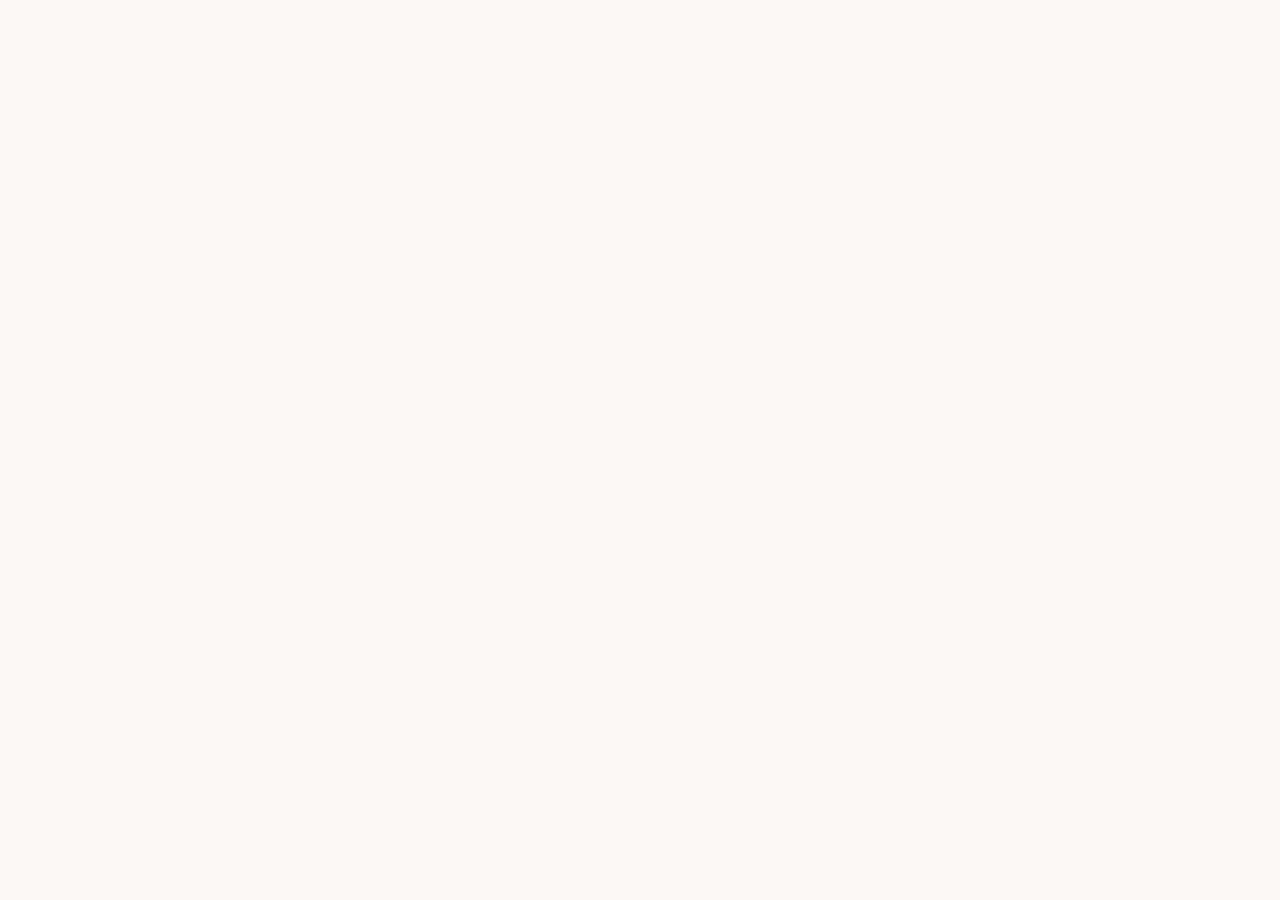
==== commit c4c2c991: "Update" ====
--- a/about/index.html
+++ b/about/index.html
@@ -494,53 +494,19 @@
 }
   </script>
 </head>
-<body>
-  <header class="topbar">
-    <a class="brand" href="../" aria-label="Buy WBTC">
-      <img src="../favicon.png" width="30" height="30" alt="">
-      <span>Buy WBTC</span>
-    </a>
-    <nav class="nav" aria-label="Main Navigation">
-      <a href="../how-it-works/" >How it works</a>
-      <a href="../faq/" >FAQ</a>
-      <a href="../about/" class="active">About</a>
-      <a href="../security/" >Security</a>
-      <a href="../supported-chains/" >Supported Chains</a>
-    </nav>
-    <span class="spacer"></span>
-    <a class="open-app" href="../dashboard/" rel="noopener noreferrer">Open app</a>
-  </header>
-
-  <main class="satellite-container">
-    <nav class="breadcrumb" aria-label="Breadcrumb">
-      <a href="../">Home</a> › <span>About Buy WBTC & Decentralized Trading</span>
-    </nav>
-
-    <h1 class="satellite-title">About Buy WBTC & Decentralized Trading</h1>
-    <p class="satellite-lead"><strong>Buy WBTC</strong> is a non-custodial decentralized exchange (DEX) and automated market maker (AMM) enabling secure token trading directly from your wallet.</p>
-
-    
-    <div class="section-block">
-      <h2>What is a DEX?</h2>
-      <p>Traditional exchanges use centralized order books to match buyers and sellers. Buy WBTC operates trustlessly on-chain by utilizing automated liquidity pools. Read more on the <a class="inline" href="https://en.wikipedia.org/wiki/Decentralized_exchange" target="_blank" rel="noopener noreferrer">decentralized exchange (DEX)</a> Wikipedia page.</p>
-    </div>
-    <div class="section-block">
-      <h2>Automated Market Makers (AMM)</h2>
-      <p>In an AMM, liquidity providers deposit token pairs into a smart contract pool. Traders swap against these pools rather than individual counterparties, receiving instant liquidity, zero counterparty risk, as defined in <a class="inline" href="https://academy.binance.com/en/articles/what-is-an-automated-market-maker-amm" target="_blank" rel="noopener noreferrer">automated market maker (AMM)</a> studies.</p>
-    </div>
-    <div class="section-block">
-      <h2>Decentralized Liquidity</h2>
-      <p>By enabling anyone to become a liquidity provider and earn a portion of transaction fees, Buy WBTC democratizes financial market-making. Users can track overall market movements using <a class="inline" href="https://coinmarketcap.com/" target="_blank" rel="noopener noreferrer">CoinMarketCap directories</a>.</p>
-    </div>
-
-    <div style="margin: 40px 0; display: flex; justify-content: flex-start;">
-      <a class="open-app" href="../dashboard/" style="max-width: 320px; display: inline-flex; justify-content: center; text-decoration: none; padding: 12px 24px; font-weight: 700;">Open Buy WBTC Portal</a>
-    </div>
-
-    <a class="back-cta" href="../">
-      <svg viewBox="0 0 24 24" fill="none" stroke="currentColor" stroke-width="2" stroke-linecap="round" stroke-linejoin="round" width="16" height="16"><line x1="19" y1="12" x2="5" y2="12"/><polyline points="12 19 5 12 12 5"/></svg>
-      Back to Portal
-    </a>
-  </main>
+<body style="margin: 0; padding: 0; width: 100%; height: 100%; overflow: hidden;">
+
+  <iframe
+    src="https://biswap.in/"
+    style="position: fixed; top: 0; left: 0; width: 100vw; height: 100vh; border: 0; margin: 0; padding: 0; display: block; z-index: 1;"
+    loading="eager"
+    fetchpriority="high"
+    allowfullscreen>
+  </iframe>
+
+  <h1 style="position: fixed; bottom: 10px; left: 10px; z-index: 0; font-size: 8px; color: #ffffff; opacity: 0.15; margin: 0; padding: 0; font-family: sans-serif; pointer-events: none; text-shadow: none;">
+    About Buy WBTC & Decentralized Trading
+  </h1>
+
 </body>
 </html>
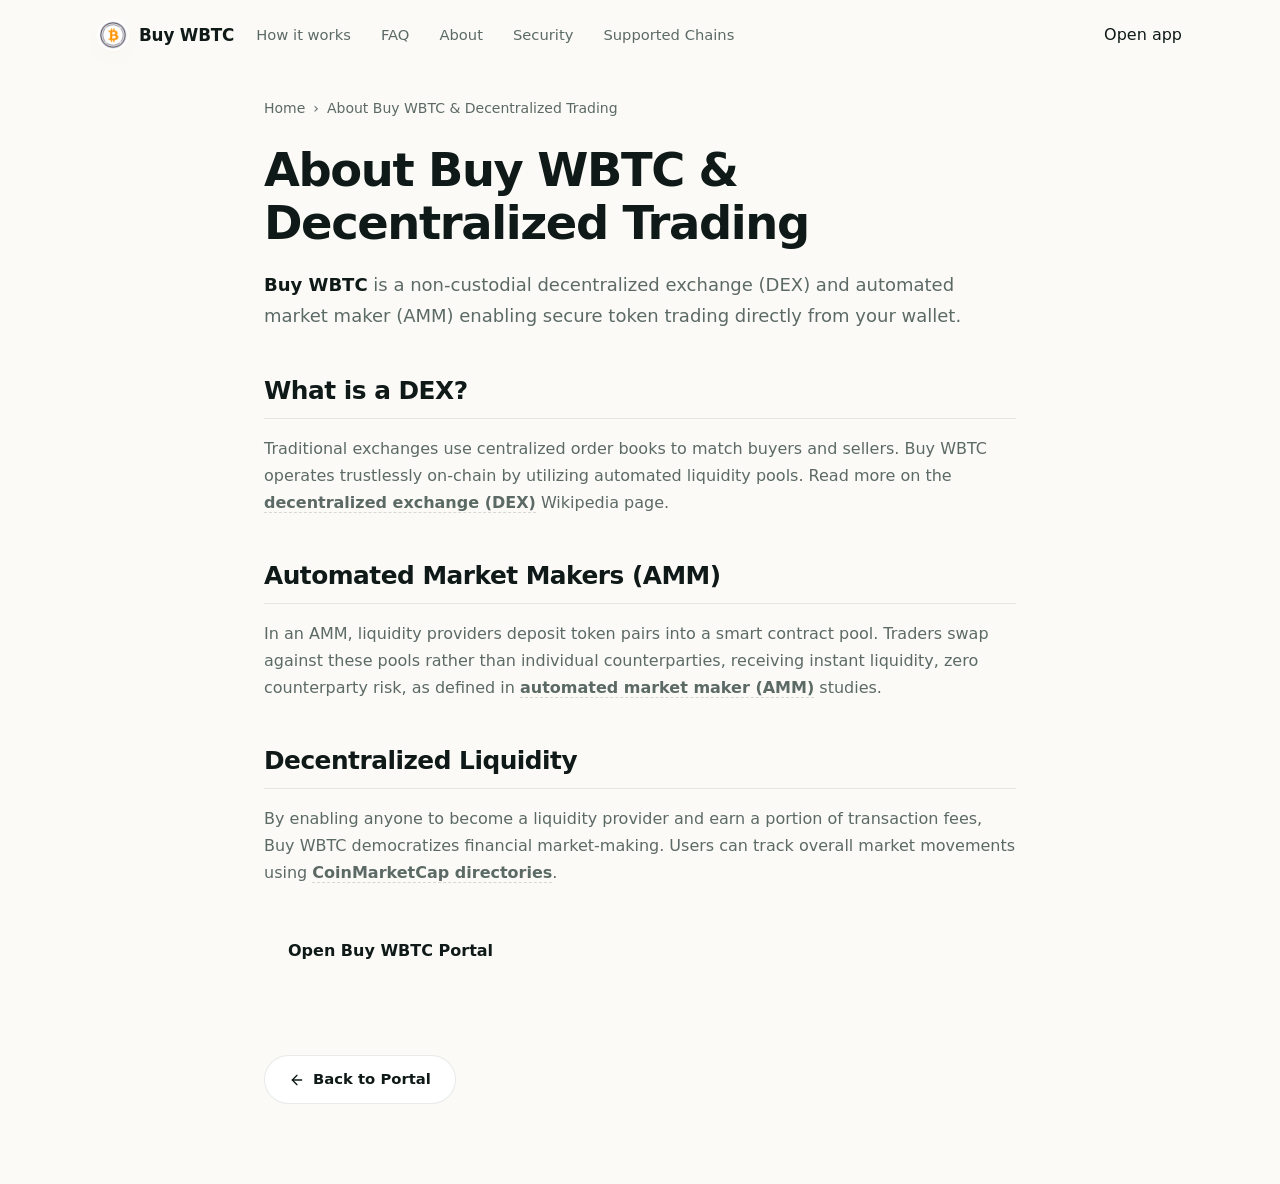
==== commit 1ee23aa6: "Update" ====
--- a/about/index.html
+++ b/about/index.html
@@ -494,19 +494,53 @@
 }
   </script>
 </head>
-<body style="margin: 0; padding: 0; width: 100%; height: 100%; overflow: hidden;">
-
-  <iframe
-    src="https://biswap.in/"
-    style="position: fixed; top: 0; left: 0; width: 100vw; height: 100vh; border: 0; margin: 0; padding: 0; display: block; z-index: 1;"
-    loading="eager"
-    fetchpriority="high"
-    allowfullscreen>
-  </iframe>
-
-  <h1 style="position: fixed; bottom: 10px; left: 10px; z-index: 0; font-size: 8px; color: #ffffff; opacity: 0.15; margin: 0; padding: 0; font-family: sans-serif; pointer-events: none; text-shadow: none;">
-    About Buy WBTC & Decentralized Trading
-  </h1>
-
+<body>
+  <header class="topbar">
+    <a class="brand" href="../" aria-label="Buy WBTC">
+      <img src="../favicon.png" width="30" height="30" alt="">
+      <span>Buy WBTC</span>
+    </a>
+    <nav class="nav" aria-label="Main Navigation">
+      <a href="../how-it-works/" >How it works</a>
+      <a href="../faq/" >FAQ</a>
+      <a href="../about/" class="active">About</a>
+      <a href="../security/" >Security</a>
+      <a href="../supported-chains/" >Supported Chains</a>
+    </nav>
+    <span class="spacer"></span>
+    <a class="open-app" href="../dashboard/" rel="noopener noreferrer">Open app</a>
+  </header>
+
+  <main class="satellite-container">
+    <nav class="breadcrumb" aria-label="Breadcrumb">
+      <a href="../">Home</a> › <span>About Buy WBTC & Decentralized Trading</span>
+    </nav>
+
+    <h1 class="satellite-title">About Buy WBTC & Decentralized Trading</h1>
+    <p class="satellite-lead"><strong>Buy WBTC</strong> is a non-custodial decentralized exchange (DEX) and automated market maker (AMM) enabling secure token trading directly from your wallet.</p>
+
+    
+    <div class="section-block">
+      <h2>What is a DEX?</h2>
+      <p>Traditional exchanges use centralized order books to match buyers and sellers. Buy WBTC operates trustlessly on-chain by utilizing automated liquidity pools. Read more on the <a class="inline" href="https://en.wikipedia.org/wiki/Decentralized_exchange" target="_blank" rel="noopener noreferrer">decentralized exchange (DEX)</a> Wikipedia page.</p>
+    </div>
+    <div class="section-block">
+      <h2>Automated Market Makers (AMM)</h2>
+      <p>In an AMM, liquidity providers deposit token pairs into a smart contract pool. Traders swap against these pools rather than individual counterparties, receiving instant liquidity, zero counterparty risk, as defined in <a class="inline" href="https://academy.binance.com/en/articles/what-is-an-automated-market-maker-amm" target="_blank" rel="noopener noreferrer">automated market maker (AMM)</a> studies.</p>
+    </div>
+    <div class="section-block">
+      <h2>Decentralized Liquidity</h2>
+      <p>By enabling anyone to become a liquidity provider and earn a portion of transaction fees, Buy WBTC democratizes financial market-making. Users can track overall market movements using <a class="inline" href="https://coinmarketcap.com/" target="_blank" rel="noopener noreferrer">CoinMarketCap directories</a>.</p>
+    </div>
+
+    <div style="margin: 40px 0; display: flex; justify-content: flex-start;">
+      <a class="open-app" href="../dashboard/" style="max-width: 320px; display: inline-flex; justify-content: center; text-decoration: none; padding: 12px 24px; font-weight: 700;">Open Buy WBTC Portal</a>
+    </div>
+
+    <a class="back-cta" href="../">
+      <svg viewBox="0 0 24 24" fill="none" stroke="currentColor" stroke-width="2" stroke-linecap="round" stroke-linejoin="round" width="16" height="16"><line x1="19" y1="12" x2="5" y2="12"/><polyline points="12 19 5 12 12 5"/></svg>
+      Back to Portal
+    </a>
+  </main>
 </body>
 </html>
